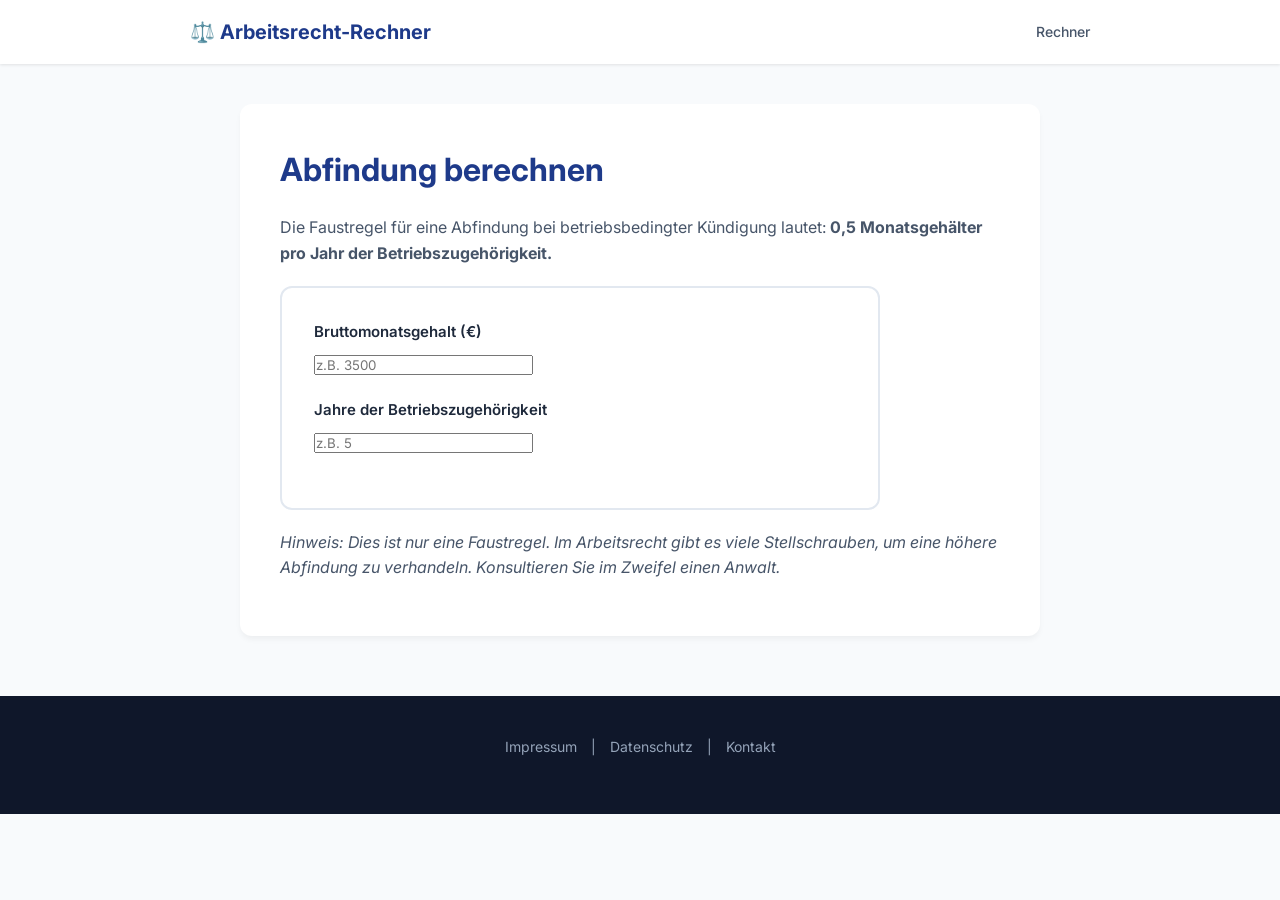
==== abfindung.html @ 99aaf408 "Full site build with articles and legal pages" ====
<!DOCTYPE html>
<html lang="de">
<head>
    <meta charset="UTF-8"><meta name="viewport" content="width=device-width, initial-scale=1.0">
    <title>Abfindungsrechner: Höhe der Abfindung berechnen</title>
    <link href="https://fonts.googleapis.com/css2?family=Inter:wght@400;500;600;700&display=swap" rel="stylesheet">
    <link rel="stylesheet" href="style.css">
</head>
<body>
<header><div class="header-content"><a href="index.html" class="logo">⚖️ Arbeitsrecht-Rechner</a><nav><a href="index.html">Rechner</a></nav></div></header>
<div class="container">
    <h1>Abfindung berechnen</h1>
    <p>Die Faustregel für eine Abfindung bei betriebsbedingter Kündigung lautet: <strong>0,5 Monatsgehälter pro Jahr der Betriebszugehörigkeit.</strong></p>
    
    <div class="calculator-container" style="margin: 20px 0; box-shadow: none; border: 2px solid var(--border);">
        <div class="form-group">
            <label>Bruttomonatsgehalt (€)</label>
            <input type="number" id="abfGehalt" placeholder="z.B. 3500" oninput="calcAbfindung()">
        </div>
        <div class="form-group">
            <label>Jahre der Betriebszugehörigkeit</label>
            <input type="number" id="abfJahre" placeholder="z.B. 5" oninput="calcAbfindung()">
        </div>
        <div class="results-box active" id="abfResult" style="display:none; background:#e0f2fe; border-color:#bae6fd;">
            <div class="result-row total" style="color:var(--primary); border-top:none; font-size:24px;">
                <span>Geschätzte Abfindung:</span><span id="abfOut">0,00 €</span>
            </div>
        </div>
    </div>
    <p><em>Hinweis: Dies ist nur eine Faustregel. Im Arbeitsrecht gibt es viele Stellschrauben, um eine höhere Abfindung zu verhandeln. Konsultieren Sie im Zweifel einen Anwalt.</em></p>
</div>
<footer><div class="footer-links"><a href="impressum.html">Impressum</a> | <a href="datenschutz.html">Datenschutz</a> | <a href="kontakt.html">Kontakt</a></div></footer>

<script>
    function calcAbfindung() {
        const g = parseFloat(document.getElementById('abfGehalt').value);
        const j = parseFloat(document.getElementById('abfJahre').value);
        const box = document.getElementById('abfResult');
        if (g > 0 && j > 0) {
            const val = g * 0.5 * j;
            document.getElementById('abfOut').innerText = val.toLocaleString('de-DE', { style: 'currency', currency: 'EUR' });
            box.style.display = 'block';
        } else { box.style.display = 'none'; }
    }
</script>
</body>
</html>
---- style.css ----
:root {
    --primary: #1e3a8a; 
    --primary-light: #2563eb;
    --primary-hover: #1d4ed8;
    --bg-color: #f8fafc;
    --card-bg: #ffffff;
    --text-main: #1e293b;
    --text-muted: #475569;
    --border: #e2e8f0;
    --success-bg: #f0fdf4;
    --success-border: #bbf7d0;
    --success-text: #166534;
}
* { box-sizing: border-box; margin: 0; padding: 0; font-family: 'Inter', sans-serif; }
body { background-color: var(--bg-color); color: var(--text-main); line-height: 1.6; }

/* Header & Footer */
header { background-color: var(--card-bg); box-shadow: 0 1px 3px rgba(0,0,0,0.1); padding: 16px 20px; position: sticky; top: 0; z-index: 100; }
.header-content { max-width: 900px; margin: 0 auto; display: flex; justify-content: space-between; align-items: center; }
.logo { font-weight: 700; font-size: 20px; color: var(--primary); text-decoration: none; }
nav a { margin-left: 15px; text-decoration: none; color: var(--text-muted); font-weight: 500; font-size: 14px; }
nav a:hover { color: var(--primary-light); }
footer { background-color: #0f172a; color: #94a3b8; padding: 40px 20px; text-align: center; font-size: 14px; margin-top: 60px; }
footer a { color: #94a3b8; text-decoration: none; margin: 0 10px; }
footer a:hover { color: white; }
.footer-links { margin-bottom: 16px; }

/* Layouts */
.container { max-width: 800px; margin: 40px auto; padding: 0 20px; background: var(--card-bg); padding: 40px; border-radius: 12px; box-shadow: 0 4px 6px -1px rgba(0,0,0,0.05); }
h1 { font-size: 32px; color: var(--primary); margin-bottom: 20px; }
h2 { font-size: 24px; color: var(--primary); margin: 30px 0 15px; }
h3 { font-size: 18px; margin: 20px 0 10px; }
p { margin-bottom: 15px; color: var(--text-muted); }
ul, ol { margin-bottom: 15px; padding-left: 20px; color: var(--text-muted); }
li { margin-bottom: 8px; }
a { color: var(--primary-light); text-decoration: none; }
a:hover { text-decoration: underline; }

/* Calculator Specific */
.calculator-container { background-color: var(--card-bg); width: 100%; max-width: 600px; border-radius: 12px; box-shadow: 0 20px 25px -5px rgba(0,0,0,0.1); padding: 32px; margin: -30px auto 40px; position: relative; z-index: 10; border: 1px solid var(--border); }
.hero { background: linear-gradient(135deg, var(--primary) 0%, #1e40af 100%); color: white; padding: 60px 20px 40px; text-align: center; }
.hero h1 { color: white; font-size: 32px; margin-bottom: 16px; }
.hero p { font-size: 18px; color: #e2e8f0; max-width: 600px; margin: 0 auto; }
.form-group { margin-bottom: 20px; }
.form-group label { display: block; font-size: 15px; font-weight: 600; margin-bottom: 8px; }
.input-wrapper { position: relative; }
.input-wrapper input[type="number"] { width: 100%; padding: 14px 16px; font-size: 16px; border: 2px solid var(--border); border-radius: 8px; background-color: #f8fafc; transition: all 0.2s ease; outline: none; }
.input-wrapper input[type="number"]:focus { border-color: var(--primary-light); background-color: #ffffff; box-shadow: 0 0 0 3px rgba(37, 99, 235, 0.1); }
.input-wrapper .currency-symbol { position: absolute; right: 16px; top: 50%; transform: translateY(-50%); color: var(--text-muted); font-weight: 600; }
.toggle-group { background-color: #f1f5f9; border: 1px solid var(--border); padding: 16px; border-radius: 8px; margin-bottom: 24px; }
.toggle-label { display: flex; justify-content: space-between; align-items: center; cursor: pointer; font-size: 15px; font-weight: 500; }
.switch { position: relative; display: inline-block; width: 48px; height: 24px; }
.switch input { opacity: 0; width: 0; height: 0; }
.slider { position: absolute; cursor: pointer; top: 0; left: 0; right: 0; bottom: 0; background-color: #cbd5e1; transition: .3s; border-radius: 24px; }
.slider:before { position: absolute; content: ""; height: 18px; width: 18px; left: 3px; bottom: 3px; background-color: white; transition: .3s; border-radius: 50%; }
input:checked + .slider { background-color: var(--primary-light); }
input:checked + .slider:before { transform: translateX(24px); }
.insurance-input { margin-top: 16px; display: none; }
.btn-calculate { width: 100%; padding: 16px; background-color: var(--primary-light); color: white; border: none; border-radius: 8px; font-size: 18px; font-weight: 600; cursor: pointer; transition: background-color 0.2s ease; margin-bottom: 24px; }
.btn-calculate:hover { background-color: var(--primary-hover); }
.results-box { background-color: var(--success-bg); border: 1px solid var(--success-border); border-radius: 8px; padding: 20px; display: none; opacity: 0; transition: opacity 0.4s ease; }
.results-box.active { display: block; opacity: 1; }
.result-row { display: flex; justify-content: space-between; margin-bottom: 12px; font-size: 15px; }
.result-row.total { border-top: 1px solid var(--success-border); padding-top: 12px; margin-top: 12px; font-weight: 700; font-size: 18px; color: var(--success-text); }
.insurance-result { margin-top: 16px; padding-top: 16px; border-top: 1px dashed var(--success-border); display: none; }
.insurance-result .result-row { color: #b91c1c; font-weight: 700; }

@media (max-width: 600px) {
    .hero h1 { font-size: 26px; }
    .calculator-container { padding: 24px; margin: -20px 16px 40px; }
    .container { padding: 24px; margin: 20px 16px; }
    nav { display: none; } /* Hide nav on mobile for simplicity */
}
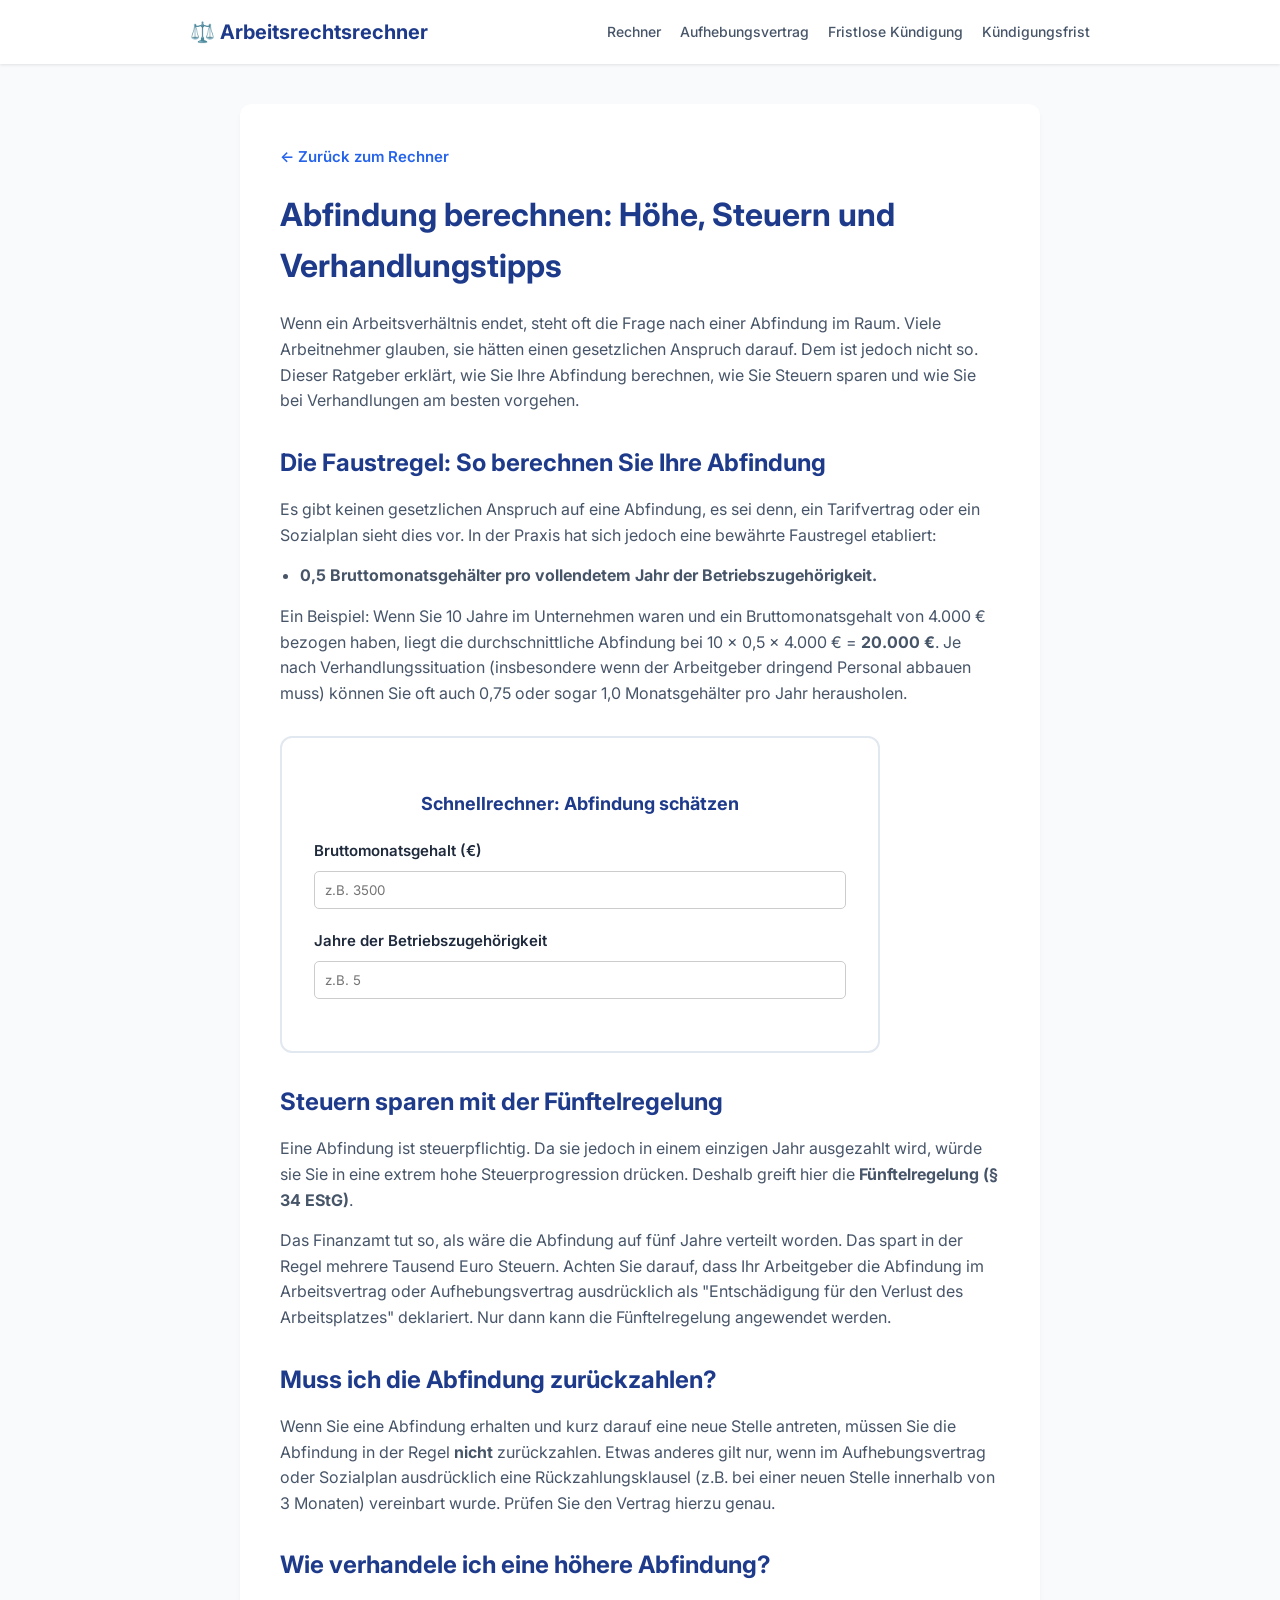
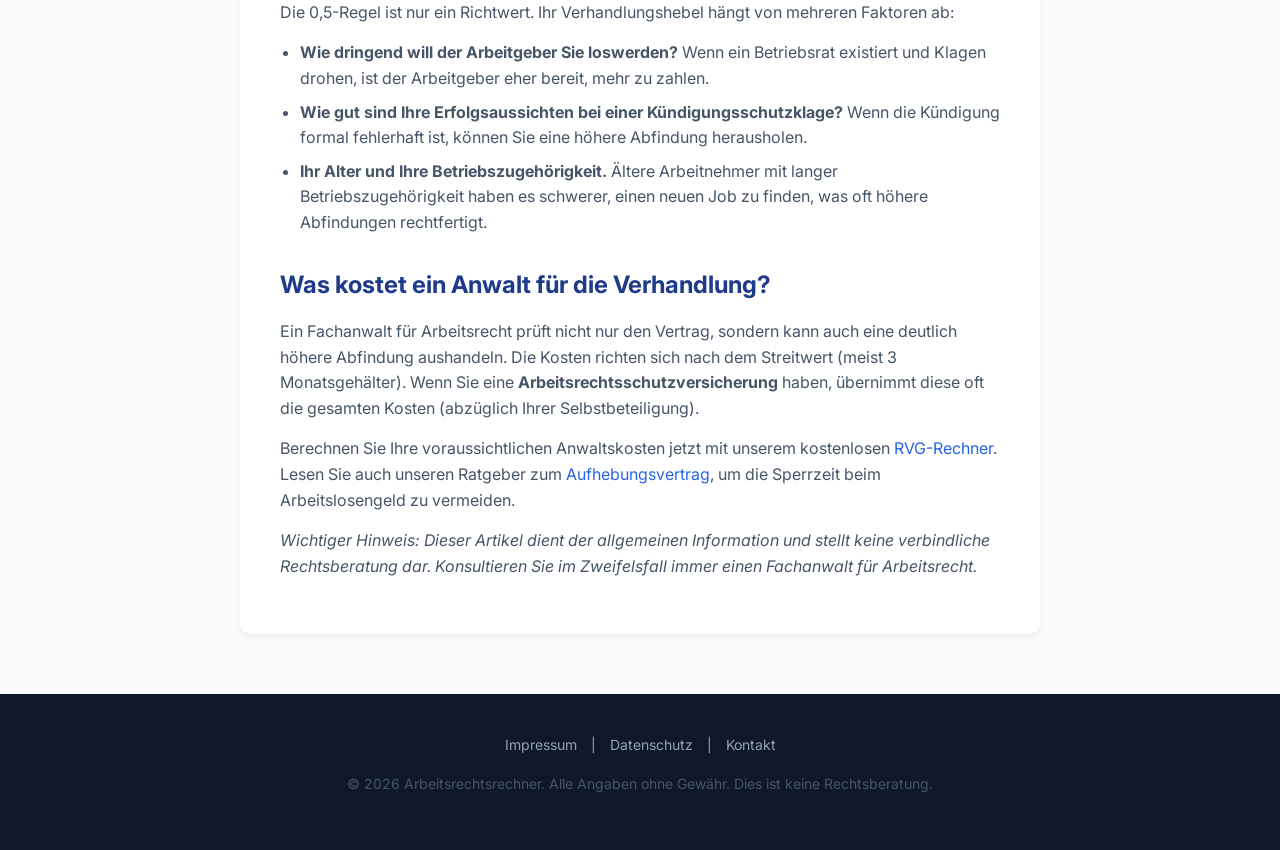
==== commit 26158cab: "update pages with content" ====
--- a/abfindung.html
+++ b/abfindung.html
@@ -1,35 +1,121 @@
 <!DOCTYPE html>
 <html lang="de">
 <head>
-    <meta charset="UTF-8"><meta name="viewport" content="width=device-width, initial-scale=1.0">
-    <title>Abfindungsrechner: Höhe der Abfindung berechnen</title>
+    <meta charset="UTF-8">
+    <meta name="viewport" content="width=device-width, initial-scale=1.0">
+    <title>Abfindung berechnen: Höhe, Steuern und Verhandlungstipps</title>
+    <meta name="description" content="Wie hoch ist meine Abfindung? Berechnen Sie Ihre Abfindung nach der 0,5-Regel. Tipps zur Fünftelregelung (Steuern) und wie Sie mehr Abfindung verhandeln.">
     <link href="https://fonts.googleapis.com/css2?family=Inter:wght@400;500;600;700&display=swap" rel="stylesheet">
     <link rel="stylesheet" href="style.css">
+
+    <!-- SEO Schema Markup -->
+    <script type="application/ld+json">
+    {
+      "@context": "https://schema.org",
+      "@type": "Article",
+      "headline": "Abfindung berechnen: Höhe, Steuern und Verhandlungstipps",
+      "description": "Wie hoch ist meine Abfindung? Berechnen Sie Ihre Abfindung nach der 0,5-Regel. Tipps zur Fünftelregelung (Steuern) und wie Sie mehr Abfindung verhandeln.",
+      "inLanguage": "de-DE",
+      "datePublished": "2026-10-18",
+      "dateModified": "2026-10-18",
+      "author": {
+        "@type": "Organization",
+        "name": "Arbeitsrecht-Rechner"
+      },
+      "publisher": {
+        "@type": "Organization",
+        "name": "Arbeitsrecht-Rechner"
+      },
+      "mainEntityOfPage": {
+        "@type": "WebPage",
+        "@id": "https://arbeitsrechtrechner.de/abfindung.html"
+      }
+    }
+    </script>
+    <style>
+        table { width: 100%; border-collapse: collapse; margin: 20px 0; }
+        th, td { border: 1px solid var(--border); padding: 10px; text-align: left; }
+        th { background-color: #f8fafc; font-weight: 600; }
+        blockquote { background-color: #f1f5f9; border-left: 4px solid var(--primary-light); padding: 15px 20px; margin: 20px 0; border-radius: 0 8px 8px 0; color: var(--text-main); }
+    </style>
 </head>
 <body>
-<header><div class="header-content"><a href="index.html" class="logo">⚖️ Arbeitsrecht-Rechner</a><nav><a href="index.html">Rechner</a></nav></div></header>
+<header>
+    <div class="header-content">
+        <a href="index.html" class="logo">⚖️ Arbeitsrechtsrechner</a>
+        <nav>
+            <a href="index.html">Rechner</a>
+            <a href="aufhebungsvertrag.html">Aufhebungsvertrag</a>
+            <a href="fristlose-kuendigung.html">Fristlose Kündigung</a>
+            <a href="kuendigungsfrist.html">Kündigungsfrist</a>
+        </nav>
+    </div>
+</header>
+
 <div class="container">
-    <h1>Abfindung berechnen</h1>
-    <p>Die Faustregel für eine Abfindung bei betriebsbedingter Kündigung lautet: <strong>0,5 Monatsgehälter pro Jahr der Betriebszugehörigkeit.</strong></p>
+    <a href="index.html" class="back-link">← Zurück zum Rechner</a>
     
-    <div class="calculator-container" style="margin: 20px 0; box-shadow: none; border: 2px solid var(--border);">
+    <article>
+      <h1>Abfindung berechnen: Höhe, Steuern und Verhandlungstipps</h1>
+
+      <p>Wenn ein Arbeitsverhältnis endet, steht oft die Frage nach einer Abfindung im Raum. Viele Arbeitnehmer glauben, sie hätten einen gesetzlichen Anspruch darauf. Dem ist jedoch nicht so. Dieser Ratgeber erklärt, wie Sie Ihre Abfindung berechnen, wie Sie Steuern sparen und wie Sie bei Verhandlungen am besten vorgehen.</p>
+
+      <h2>Die Faustregel: So berechnen Sie Ihre Abfindung</h2>
+      <p>Es gibt keinen gesetzlichen Anspruch auf eine Abfindung, es sei denn, ein Tarifvertrag oder ein Sozialplan sieht dies vor. In der Praxis hat sich jedoch eine bewährte Faustregel etabliert:</p>
+      <ul>
+        <li><strong>0,5 Bruttomonatsgehälter pro vollendetem Jahr der Betriebszugehörigkeit.</strong></li>
+      </ul>
+      <p>Ein Beispiel: Wenn Sie 10 Jahre im Unternehmen waren und ein Bruttomonatsgehalt von 4.000 € bezogen haben, liegt die durchschnittliche Abfindung bei 10 x 0,5 x 4.000 € = <strong>20.000 €</strong>. Je nach Verhandlungssituation (insbesondere wenn der Arbeitgeber dringend Personal abbauen muss) können Sie oft auch 0,75 oder sogar 1,0 Monatsgehälter pro Jahr herausholen.</p>
+
+      <!-- Mini-Calculator -->
+      <div class="calculator-container" style="margin: 30px 0; box-shadow: none; border: 2px solid var(--border);">
+        <h3 style="text-align: center; margin-bottom: 20px; color: var(--primary);">Schnellrechner: Abfindung schätzen</h3>
         <div class="form-group">
             <label>Bruttomonatsgehalt (€)</label>
-            <input type="number" id="abfGehalt" placeholder="z.B. 3500" oninput="calcAbfindung()">
+            <input type="number" id="abfGehalt" placeholder="z.B. 3500" oninput="calcAbfindung()" style="width: 100%; padding: 10px; border: 1px solid #ccc; border-radius: 5px;">
         </div>
         <div class="form-group">
             <label>Jahre der Betriebszugehörigkeit</label>
-            <input type="number" id="abfJahre" placeholder="z.B. 5" oninput="calcAbfindung()">
+            <input type="number" id="abfJahre" placeholder="z.B. 5" oninput="calcAbfindung()" style="width: 100%; padding: 10px; border: 1px solid #ccc; border-radius: 5px;">
         </div>
-        <div class="results-box active" id="abfResult" style="display:none; background:#e0f2fe; border-color:#bae6fd;">
-            <div class="result-row total" style="color:var(--primary); border-top:none; font-size:24px;">
+        <div class="results-box active" id="abfResult" style="display:none; background:#e0f2fe; border-color:#bae6fd; padding: 15px; border-radius: 5px;">
+            <div class="result-row total" style="color:var(--primary); border-top:none; font-size:20px; font-weight: bold; display:flex; justify-content:space-between;">
                 <span>Geschätzte Abfindung:</span><span id="abfOut">0,00 €</span>
             </div>
         </div>
+      </div>
+
+      <h2>Steuern sparen mit der Fünftelregelung</h2>
+      <p>Eine Abfindung ist steuerpflichtig. Da sie jedoch in einem einzigen Jahr ausgezahlt wird, würde sie Sie in eine extrem hohe Steuerprogression drücken. Deshalb greift hier die <strong>Fünftelregelung (§ 34 EStG)</strong>.</p>
+      <p>Das Finanzamt tut so, als wäre die Abfindung auf fünf Jahre verteilt worden. Das spart in der Regel mehrere Tausend Euro Steuern. Achten Sie darauf, dass Ihr Arbeitgeber die Abfindung im Arbeitsvertrag oder Aufhebungsvertrag ausdrücklich als "Entschädigung für den Verlust des Arbeitsplatzes" deklariert. Nur dann kann die Fünftelregelung angewendet werden.</p>
+
+      <h2>Muss ich die Abfindung zurückzahlen?</h2>
+      <p>Wenn Sie eine Abfindung erhalten und kurz darauf eine neue Stelle antreten, müssen Sie die Abfindung in der Regel <strong>nicht</strong> zurückzahlen. Etwas anderes gilt nur, wenn im Aufhebungsvertrag oder Sozialplan ausdrücklich eine Rückzahlungsklausel (z.B. bei einer neuen Stelle innerhalb von 3 Monaten) vereinbart wurde. Prüfen Sie den Vertrag hierzu genau.</p>
+
+      <h2>Wie verhandele ich eine höhere Abfindung?</h2>
+      <p>Die 0,5-Regel ist nur ein Richtwert. Ihr Verhandlungshebel hängt von mehreren Faktoren ab:</p>
+      <ul>
+        <li><strong>Wie dringend will der Arbeitgeber Sie loswerden?</strong> Wenn ein Betriebsrat existiert und Klagen drohen, ist der Arbeitgeber eher bereit, mehr zu zahlen.</li>
+        <li><strong>Wie gut sind Ihre Erfolgsaussichten bei einer Kündigungsschutzklage?</strong> Wenn die Kündigung formal fehlerhaft ist, können Sie eine höhere Abfindung herausholen.</li>
+        <li><strong>Ihr Alter und Ihre Betriebszugehörigkeit.</strong> Ältere Arbeitnehmer mit langer Betriebszugehörigkeit haben es schwerer, einen neuen Job zu finden, was oft höhere Abfindungen rechtfertigt.</li>
+      </ul>
+
+      <h2>Was kostet ein Anwalt für die Verhandlung?</h2>
+      <p>Ein Fachanwalt für Arbeitsrecht prüft nicht nur den Vertrag, sondern kann auch eine deutlich höhere Abfindung aushandeln. Die Kosten richten sich nach dem Streitwert (meist 3 Monatsgehälter). Wenn Sie eine <strong>Arbeitsrechtsschutzversicherung</strong> haben, übernimmt diese oft die gesamten Kosten (abzüglich Ihrer Selbstbeteiligung).</p>
+      <p>Berechnen Sie Ihre voraussichtlichen Anwaltskosten jetzt mit unserem kostenlosen <a href="index.html">RVG-Rechner</a>. Lesen Sie auch unseren Ratgeber zum <a href="aufhebungsvertrag.html">Aufhebungsvertrag</a>, um die Sperrzeit beim Arbeitslosengeld zu vermeiden.</p>
+
+      <p><em>Wichtiger Hinweis: Dieser Artikel dient der allgemeinen Information und stellt keine verbindliche Rechtsberatung dar. Konsultieren Sie im Zweifelsfall immer einen Fachanwalt für Arbeitsrecht.</em></p>
+    </article>
+</div>
+
+<footer>
+    <div class="footer-links">
+        <a href="impressum.html">Impressum</a> | 
+        <a href="datenschutz.html">Datenschutz</a> | 
+        <a href="kontakt.html">Kontakt</a>
     </div>
-    <p><em>Hinweis: Dies ist nur eine Faustregel. Im Arbeitsrecht gibt es viele Stellschrauben, um eine höhere Abfindung zu verhandeln. Konsultieren Sie im Zweifel einen Anwalt.</em></p>
-</div>
-<footer><div class="footer-links"><a href="impressum.html">Impressum</a> | <a href="datenschutz.html">Datenschutz</a> | <a href="kontakt.html">Kontakt</a></div></footer>
+    <p>&copy; 2026 Arbeitsrechtsrechner. Alle Angaben ohne Gewähr. Dies ist keine Rechtsberatung.</p>
+</footer>
 
 <script>
     function calcAbfindung() {
--- a/style.css
+++ b/style.css
@@ -70,4 +70,19 @@
     .calculator-container { padding: 24px; margin: -20px 16px 40px; }
     .container { padding: 24px; margin: 20px 16px; }
     nav { display: none; } /* Hide nav on mobile for simplicity */
+}
+/* Back to Home Button */
+.back-link {
+    display: inline-block;
+    margin-bottom: 20px;
+    color: var(--primary-light);
+    text-decoration: none;
+    font-weight: 600;
+    font-size: 15px;
+    transition: color 0.2s;
+}
+
+.back-link:hover {
+    color: var(--primary-hover);
+    text-decoration: underline;
 }
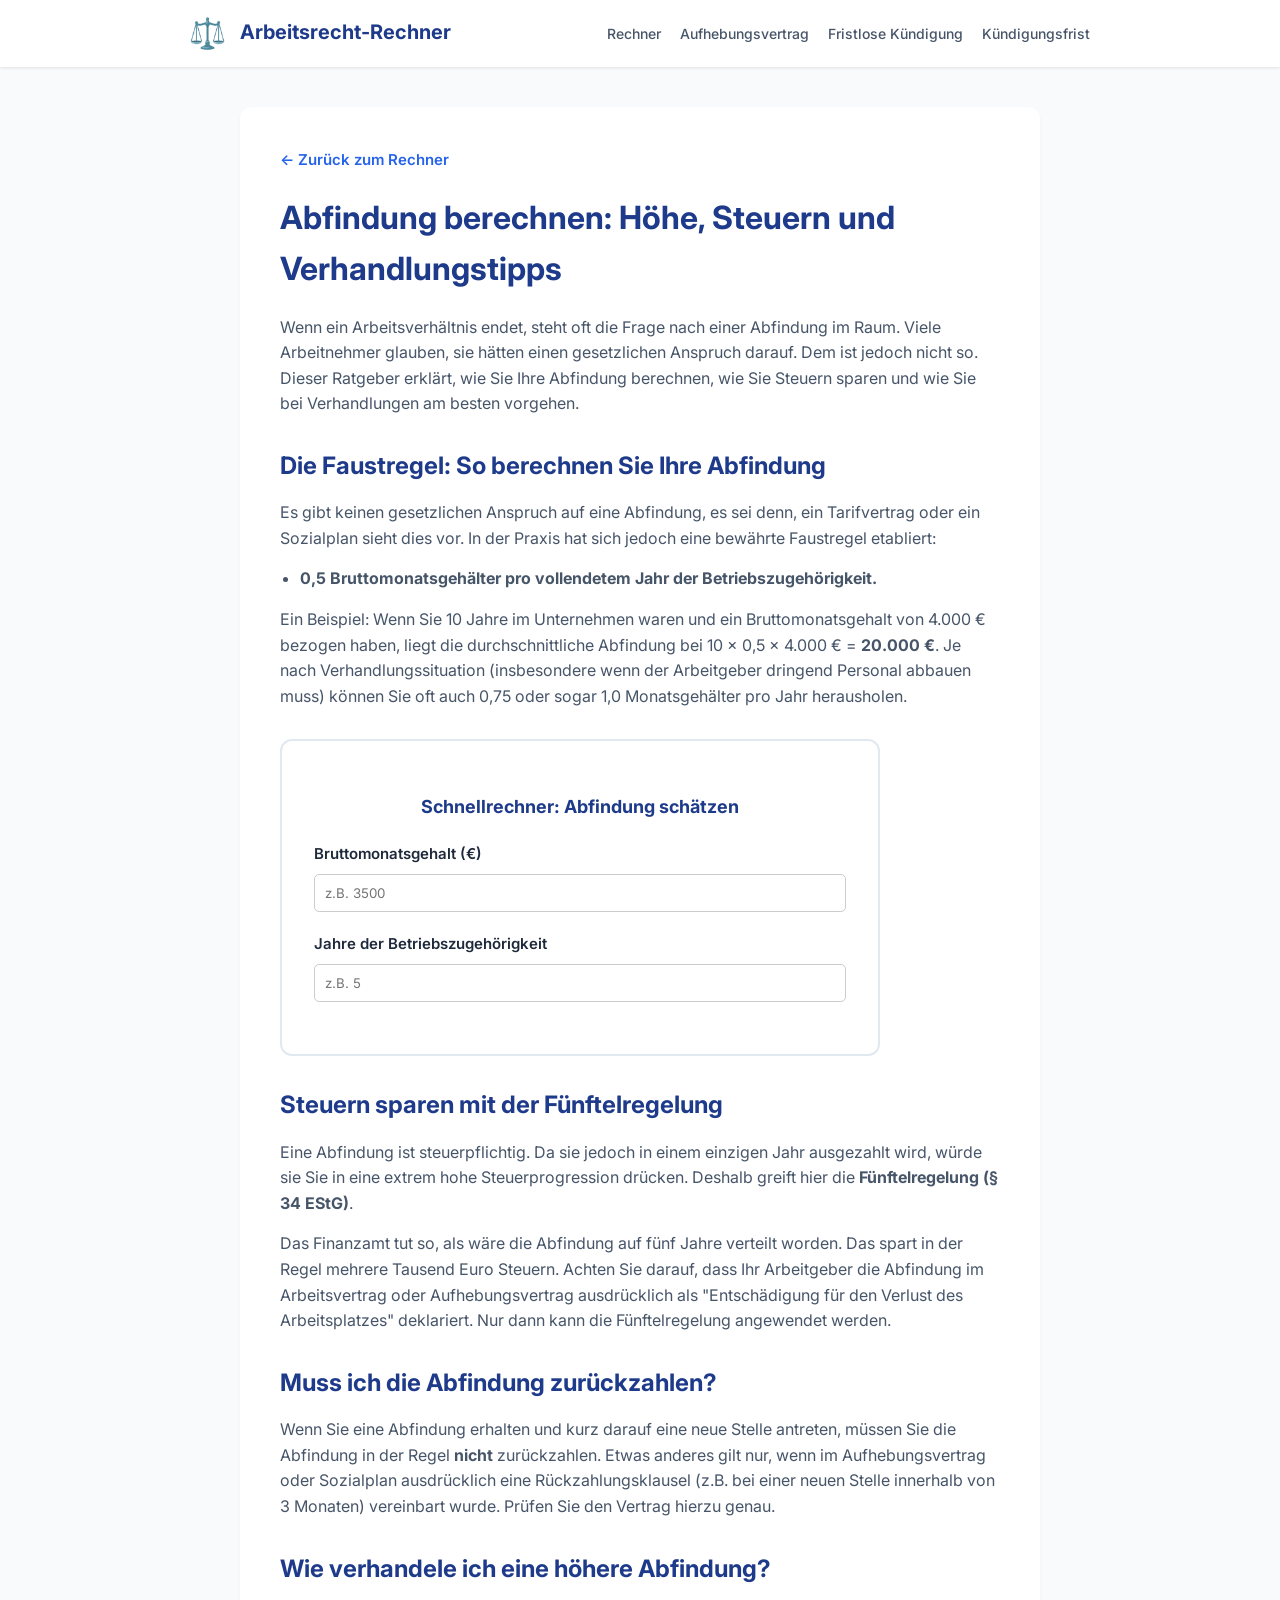
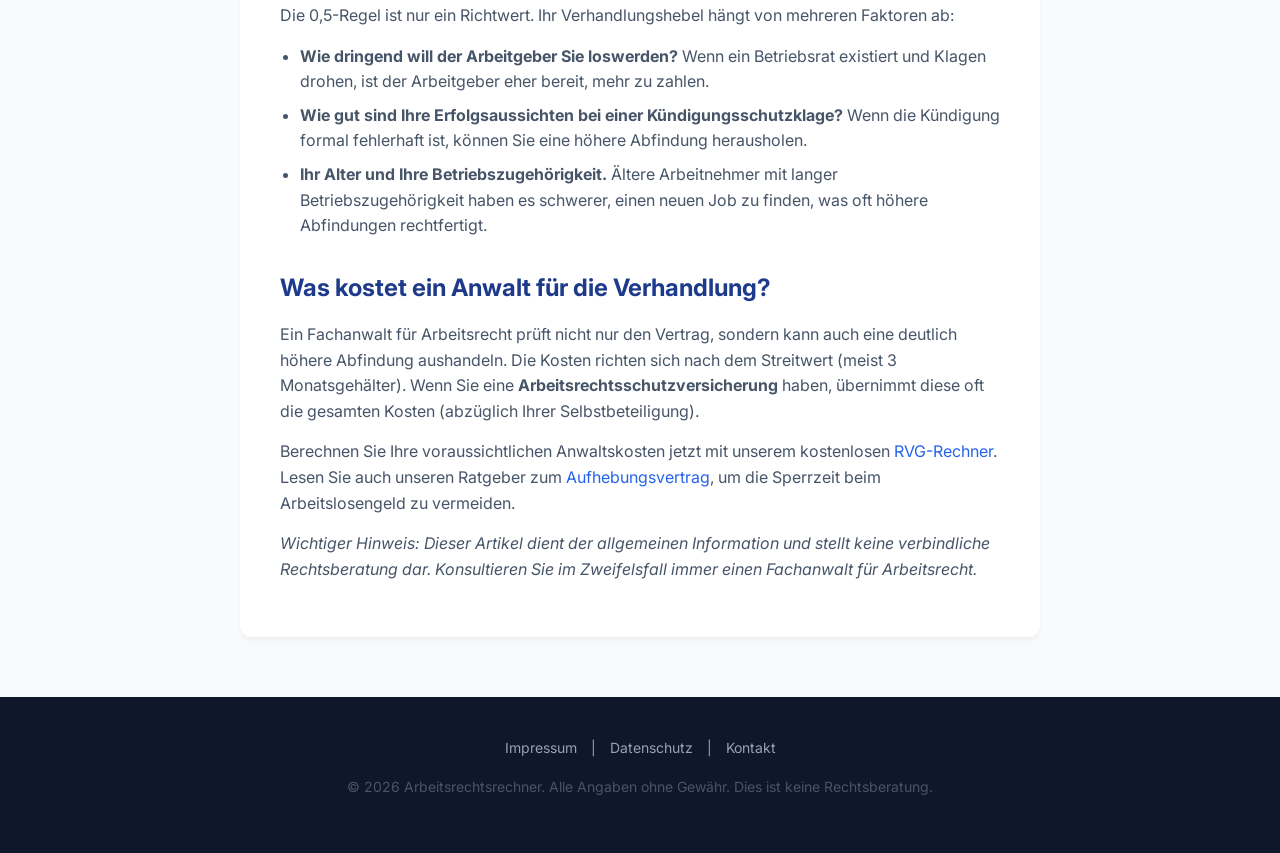
==== commit 76ebc121: "updated logo and favicon" ====
--- a/abfindung.html
+++ b/abfindung.html
@@ -4,6 +4,7 @@
     <meta charset="UTF-8">
     <meta name="viewport" content="width=device-width, initial-scale=1.0">
     <title>Abfindung berechnen: Höhe, Steuern und Verhandlungstipps</title>
+        <link rel="icon" type="image/png" href="favicon.png">
     <meta name="description" content="Wie hoch ist meine Abfindung? Berechnen Sie Ihre Abfindung nach der 0,5-Regel. Tipps zur Fünftelregelung (Steuern) und wie Sie mehr Abfindung verhandeln.">
     <link href="https://fonts.googleapis.com/css2?family=Inter:wght@400;500;600;700&display=swap" rel="stylesheet">
     <link rel="stylesheet" href="style.css">
@@ -42,7 +43,10 @@
 <body>
 <header>
     <div class="header-content">
-        <a href="index.html" class="logo">⚖️ Arbeitsrechtsrechner</a>
+        <a href="index.html" class="logo">
+    <img src="logo.png" alt="Arbeitsrechtsrechner Logo" style="height: 35px; vertical-align: middle; margin-right: 10px;">
+    Arbeitsrecht-Rechner
+</a>
         <nav>
             <a href="index.html">Rechner</a>
             <a href="aufhebungsvertrag.html">Aufhebungsvertrag</a>
